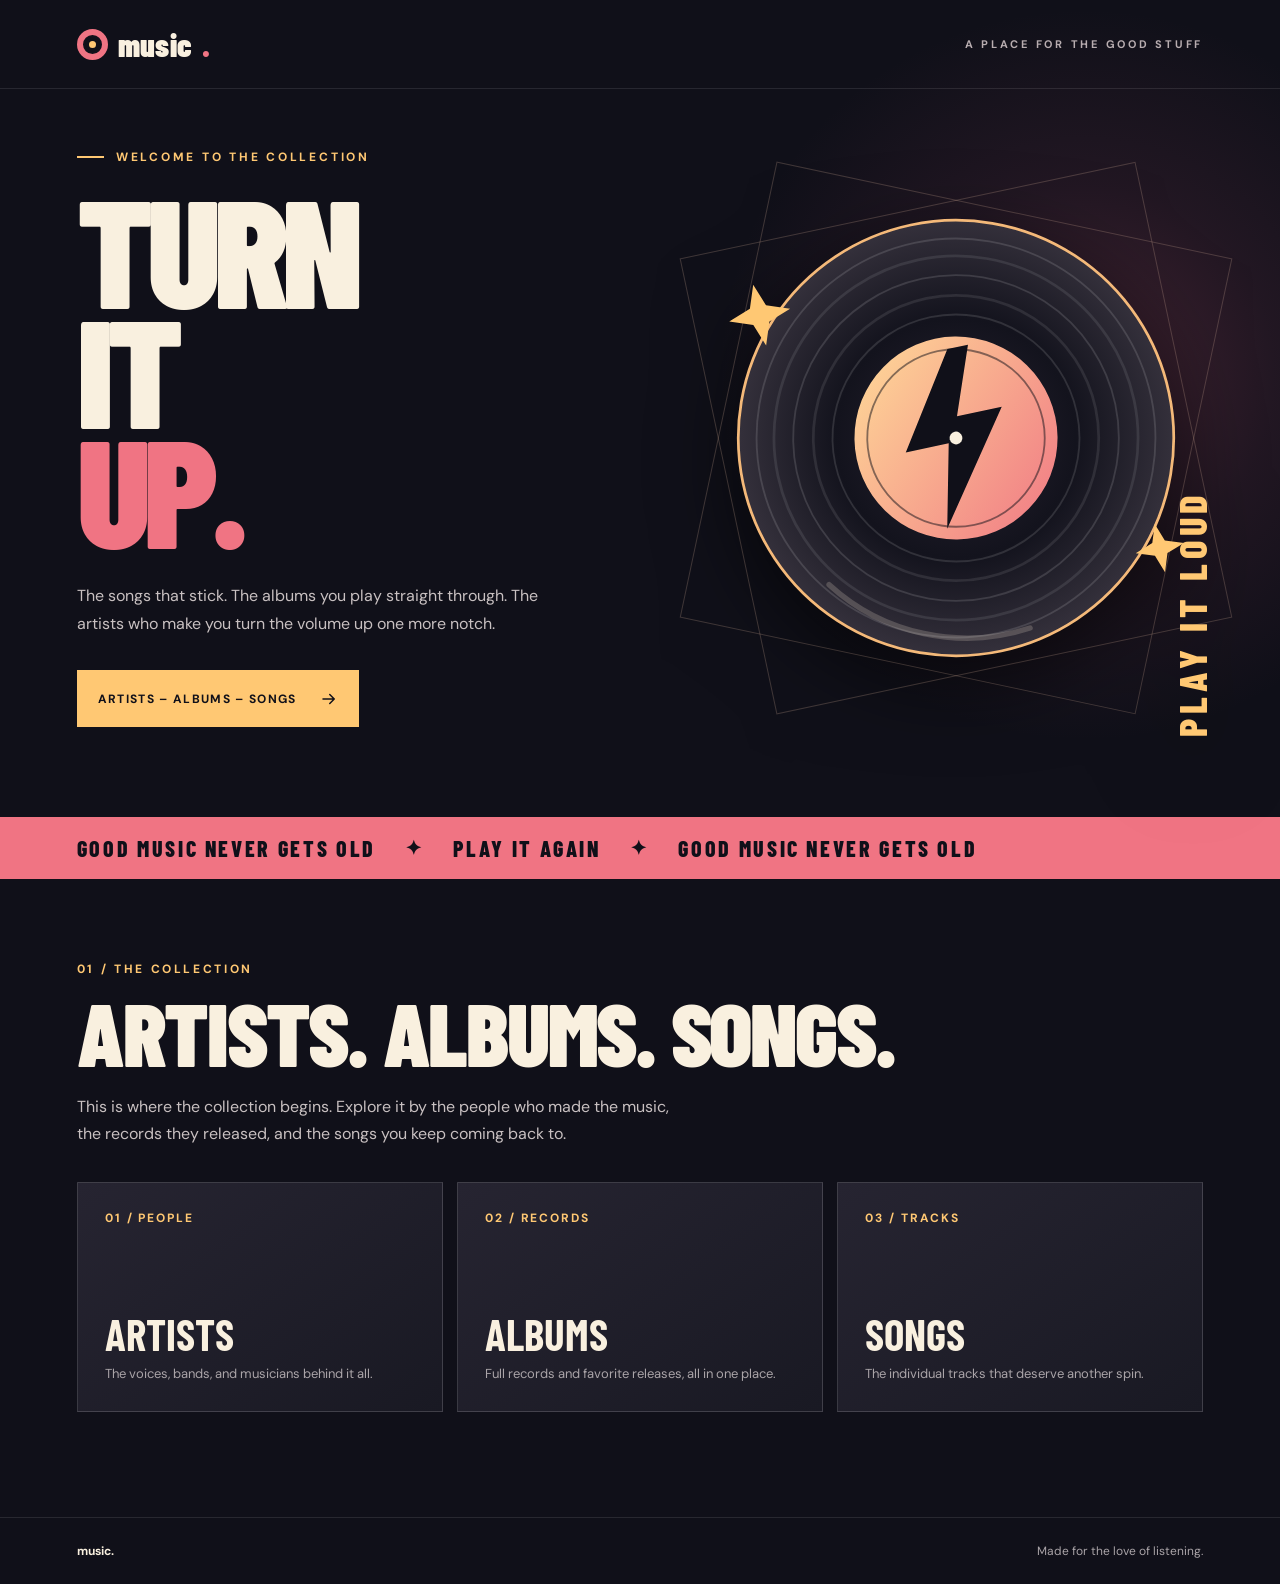
==== index.html @ 4261af0e "Add music landing page" ====
<!doctype html>
<html lang="en">
<head>
  <meta charset="utf-8">
  <meta name="viewport" content="width=device-width, initial-scale=1">
  <meta name="theme-color" content="#101019">
  <meta name="description" content="A home for the music, artists, albums, and songs worth coming back to.">
  <title>music — Turn it up</title>
  <style>
    @import url('https://fonts.googleapis.com/css2?family=Barlow+Condensed:wght@500;600;700;800;900&family=DM+Sans:wght@400;500;600;700&display=swap');

    :root { color-scheme: dark; --ink:#101019; --panel:#1c1c28; --cream:#f9f0df; --muted:#aaa5a7; --gold:#ffc873; --rose:#f07483; }
    * { box-sizing:border-box; }
    html { scroll-behavior:smooth; }
    body { margin:0; min-width:320px; background:var(--ink); color:var(--cream); font-family:'DM Sans',Arial,sans-serif; }
    a { color:inherit; }
    .page { max-width:1440px; min-height:100vh; margin:auto; overflow:hidden; position:relative; }
    .page::before { content:""; position:absolute; top:0; right:-180px; width:750px; height:750px; border-radius:50%; background:radial-gradient(circle,#a4486257 0,#863d5826 36%,transparent 69%); pointer-events:none; }
    header { position:relative; z-index:2; display:flex; align-items:center; justify-content:space-between; padding:28px clamp(24px,6vw,86px); border-bottom:1px solid #ffffff19; }
    .brand { display:inline-flex; align-items:center; gap:10px; text-decoration:none; font-family:'Barlow Condensed',Impact,sans-serif; font-size:32px; font-weight:900; letter-spacing:.01em; line-height:1; }
    .brand-mark { width:31px; height:31px; border:6px solid var(--rose); border-radius:50%; position:relative; box-shadow:0 0 0 2px #11111a inset; }
    .brand-mark::after { content:""; position:absolute; inset:6px; border-radius:50%; background:var(--gold); }
    .header-note { text-transform:uppercase; letter-spacing:.25em; font-size:11px; font-weight:700; color:#b8adb0; }
    main { position:relative; }
    .hero { min-height:680px; display:grid; grid-template-columns:minmax(0,1fr) minmax(310px,.82fr); align-items:center; gap:30px; padding:60px clamp(24px,6vw,86px) 90px; }
    .hero-copy { position:relative; z-index:1; }
    .eyebrow { display:flex; align-items:center; gap:12px; margin:0 0 23px; font-size:12px; font-weight:700; letter-spacing:.23em; text-transform:uppercase; color:var(--gold); }
    .eyebrow::before { content:""; width:27px; height:2px; background:var(--gold); }
    h1 { margin:0; font-family:'Barlow Condensed',Impact,sans-serif; font-size:clamp(84px,12vw,178px); font-weight:900; line-height:.78; letter-spacing:-.045em; text-transform:uppercase; }
    h1 span { display:block; }
    h1 .accent { color:var(--rose); }
    .hero-description { max-width:465px; margin:35px 0 32px; color:#c8c0c1; line-height:1.75; font-size:16px; }
    .primary-link { display:inline-flex; align-items:center; gap:24px; min-height:57px; padding:0 20px; border:1px solid var(--gold); background:var(--gold); color:var(--ink); font-size:12px; font-weight:700; letter-spacing:.11em; text-transform:uppercase; text-decoration:none; transition:transform .2s,background .2s; }
    .primary-link:hover,.primary-link:focus-visible { transform:translateY(-3px); background:#ffdb9f; }
    .primary-link svg { width:18px; height:18px; }
    .art { width:min(100%,540px); aspect-ratio:1; justify-self:center; position:relative; display:grid; place-items:center; filter:drop-shadow(0 25px 40px #0009); }
    .art::before { content:""; position:absolute; width:94%; aspect-ratio:1; border:1px solid #e2bb9f39; transform:rotate(-12deg); }
    .art::after { content:""; position:absolute; width:94%; aspect-ratio:1; border:1px solid #e2bb9f39; transform:rotate(12deg); }
    .art svg { width:100%; height:100%; position:relative; z-index:1; transform:rotate(-12deg); animation:float 7s ease-in-out infinite; }
    @keyframes float { 50% { transform:translateY(-12px) rotate(-8deg); } }
    .side-word { position:absolute; right:-12px; bottom:7%; z-index:2; color:var(--gold); font-family:'Barlow Condensed',Impact,sans-serif; font-weight:800; font-size:clamp(22px,3vw,40px); letter-spacing:.13em; transform:rotate(-90deg) translateX(65%); transform-origin:right bottom; }
    .ticker { display:flex; align-items:center; gap:29px; overflow:hidden; white-space:nowrap; padding:18px clamp(24px,6vw,86px); background:var(--rose); color:var(--ink); font-family:'Barlow Condensed',Impact,sans-serif; font-weight:800; font-size:22px; letter-spacing:.12em; text-transform:uppercase; }
    .ticker b { font-family:Arial,sans-serif; font-size:20px; }
    #artists-albums-songs { padding:82px clamp(24px,6vw,86px) 105px; scroll-margin-top:20px; }
    .section-topline { margin:0 0 12px; color:var(--gold); font-size:12px; font-weight:700; text-transform:uppercase; letter-spacing:.22em; }
    h2 { margin:0 0 18px; font-family:'Barlow Condensed',Impact,sans-serif; font-size:clamp(52px,7vw,94px); font-weight:900; letter-spacing:-.025em; line-height:.95; text-transform:uppercase; }
    .section-intro { margin:0 0 35px; color:#c8c0c1; max-width:600px; line-height:1.7; }
    .cards { display:grid; grid-template-columns:repeat(3,minmax(0,1fr)); gap:14px; }
    .card { min-height:230px; padding:27px; border:1px solid #ffffff24; background:linear-gradient(145deg,#262431,#191923); display:flex; flex-direction:column; justify-content:space-between; }
    .card-index { color:var(--gold); font-size:12px; font-weight:700; letter-spacing:.16em; }
    .card h3 { margin:0 0 8px; font-family:'Barlow Condensed',Impact,sans-serif; font-size:43px; line-height:1; text-transform:uppercase; }
    .card p { margin:0; color:#aaa4a8; font-size:13px; line-height:1.55; }
    footer { display:flex; justify-content:space-between; gap:20px; padding:25px clamp(24px,6vw,86px); border-top:1px solid #ffffff1a; color:#aaa4a8; font-size:12px; }
    footer strong { color:var(--cream); }
    @media (max-width:850px) { .hero { min-height:0; grid-template-columns:1fr; padding-top:75px; gap:8px; } .art { width:min(75vw,420px); margin:0 auto; } .side-word { right:1%; } }
    @media (max-width:600px) { header { padding-top:22px; padding-bottom:22px; } .header-note { font-size:9px; letter-spacing:.12em; } .hero { padding-top:68px; padding-bottom:38px; } h1 { font-size:clamp(79px,18vw,125px); } .hero-description { margin-top:29px; } .art { width:min(92vw,400px); } .cards { grid-template-columns:1fr; } .card { min-height:170px; } footer { flex-direction:column; } }
    @media (prefers-reduced-motion:reduce) { html { scroll-behavior:auto; } .art svg { animation:none; } .primary-link { transition:none; } }
  </style>
</head>
<body>
  <div class="page">
    <header>
      <a class="brand" href="#top" aria-label="music home"><span class="brand-mark" aria-hidden="true"></span>music<span style="color:var(--rose)">.</span></a>
      <span class="header-note">A place for the good stuff</span>
    </header>
    <main id="top">
      <section class="hero" aria-labelledby="hero-title">
        <div class="hero-copy">
          <p class="eyebrow">Welcome to the collection</p>
          <h1 id="hero-title"><span>Turn</span><span>it <span class="accent">up.</span></span></h1>
          <p class="hero-description">The songs that stick. The albums you play straight through. The artists who make you turn the volume up one more notch.</p>
          <a class="primary-link" href="#artists-albums-songs">Artists – Albums – Songs <svg aria-hidden="true" viewBox="0 0 24 24" fill="none"><path d="M4 12h15m-6-6 6 6-6 6" stroke="currentColor" stroke-width="2" stroke-linecap="round" stroke-linejoin="round"/></svg></a>
        </div>
        <div class="art" role="img" aria-label="Original illustration of a vinyl record with a lightning bolt and starburst">
          <svg viewBox="0 0 540 540" xmlns="http://www.w3.org/2000/svg" aria-hidden="true">
            <defs>
              <radialGradient id="disc"><stop offset="0" stop-color="#292432"/><stop offset=".55" stop-color="#13131d"/><stop offset="1" stop-color="#34303b"/></radialGradient>
              <linearGradient id="label" x1="0" y1="0" x2="1" y2="1"><stop stop-color="#ffdc98"/><stop offset="1" stop-color="#f07784"/></linearGradient>
            </defs>
            <path d="m268 5 11 44 24-35-1 44 36-25-15 41 43-11-29 33 44 5-38 22 40 20-44 7 30 32-43-10 17 40-37-24 3 44-26-34-10 44-12-43-24 35 1-44-36 25 15-41-43 11 29-33-44-5 38-22-40-20 44-7-30-32 43 10-17-40 37 24-3-44 26 34z" fill="#f07483" opacity=".92" transform="translate(155 112) scale(.42)"/>
            <circle cx="270" cy="270" r="238" fill="url(#disc)" stroke="#f4b979" stroke-width="3"/>
            <circle cx="270" cy="270" r="218" fill="none" stroke="#ffffff" stroke-opacity=".13" stroke-width="2"/>
            <circle cx="270" cy="270" r="199" fill="none" stroke="#ffffff" stroke-opacity=".09" stroke-width="3"/>
            <circle cx="270" cy="270" r="178" fill="none" stroke="#ffffff" stroke-opacity=".13" stroke-width="2"/>
            <circle cx="270" cy="270" r="156" fill="none" stroke="#ffffff" stroke-opacity=".09" stroke-width="3"/>
            <circle cx="270" cy="270" r="135" fill="none" stroke="#ffffff" stroke-opacity=".12" stroke-width="2"/>
            <path d="M101 398a223 223 0 0 0 205 92" fill="none" stroke="#f8e9d8" stroke-opacity=".2" stroke-width="6" stroke-linecap="round"/>
            <circle cx="270" cy="270" r="111" fill="url(#label)"/>
            <circle cx="270" cy="270" r="97" fill="none" stroke="#101019" stroke-width="2" stroke-opacity=".5"/>
            <path d="m281 173-68 101h48l-21 91 86-118h-50l28-74z" fill="#101019"/>
            <circle cx="270" cy="270" r="7" fill="#f9f0df"/>
            <path d="m79 85 9-25 9 25 25 9-25 9-9 25-9-25-25-9zm377 342 7-20 7 20 20 7-20 7-7 20-7-20-20-7z" fill="#ffc873"/>
          </svg>
          <span class="side-word" aria-hidden="true">PLAY IT LOUD</span>
        </div>
      </section>
      <div class="ticker" aria-hidden="true"><span>Good music never gets old</span><b>✦</b><span>Play it again</span><b>✦</b><span>Good music never gets old</span></div>
      <section id="artists-albums-songs" aria-labelledby="collection-title">
        <p class="section-topline">01 / The collection</p>
        <h2 id="collection-title">Artists. Albums. Songs.</h2>
        <p class="section-intro">This is where the collection begins. Explore it by the people who made the music, the records they released, and the songs you keep coming back to.</p>
        <div class="cards">
          <article class="card"><span class="card-index">01 / PEOPLE</span><div><h3>Artists</h3><p>The voices, bands, and musicians behind it all.</p></div></article>
          <article class="card"><span class="card-index">02 / RECORDS</span><div><h3>Albums</h3><p>Full records and favorite releases, all in one place.</p></div></article>
          <article class="card"><span class="card-index">03 / TRACKS</span><div><h3>Songs</h3><p>The individual tracks that deserve another spin.</p></div></article>
        </div>
      </section>
    </main>
    <footer><strong>music.</strong><span>Made for the love of listening.</span></footer>
  </div>
</body>
</html>
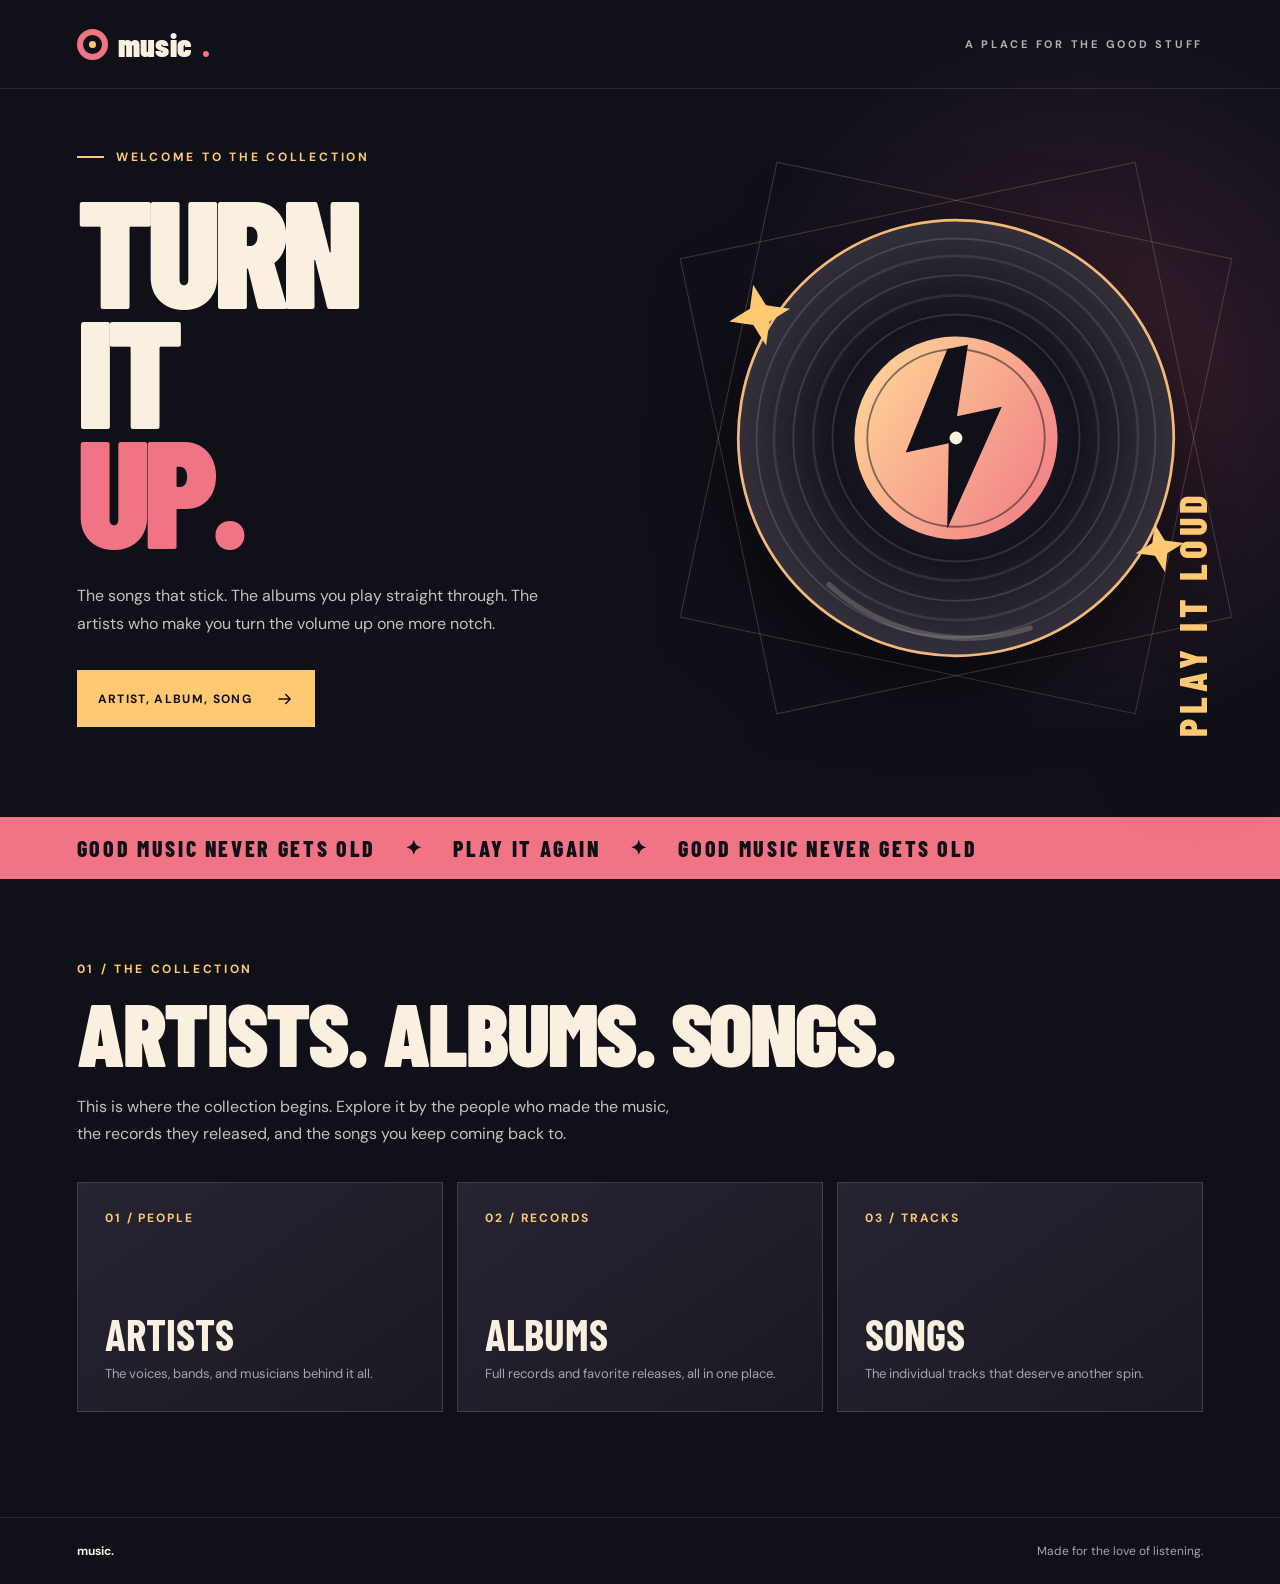
==== commit 2f867918: "Link home page to artist catalog" ====
--- a/index.html
+++ b/index.html
@@ -69,7 +69,7 @@
           <p class="eyebrow">Welcome to the collection</p>
           <h1 id="hero-title"><span>Turn</span><span>it <span class="accent">up.</span></span></h1>
           <p class="hero-description">The songs that stick. The albums you play straight through. The artists who make you turn the volume up one more notch.</p>
-          <a class="primary-link" href="#artists-albums-songs">Artists – Albums – Songs <svg aria-hidden="true" viewBox="0 0 24 24" fill="none"><path d="M4 12h15m-6-6 6 6-6 6" stroke="currentColor" stroke-width="2" stroke-linecap="round" stroke-linejoin="round"/></svg></a>
+          <a class="primary-link" href="artist-album-song.html">Artist, Album, Song <svg aria-hidden="true" viewBox="0 0 24 24" fill="none"><path d="M4 12h15m-6-6 6 6-6 6" stroke="currentColor" stroke-width="2" stroke-linecap="round" stroke-linejoin="round"/></svg></a>
         </div>
         <div class="art" role="img" aria-label="Original illustration of a vinyl record with a lightning bolt and starburst">
           <svg viewBox="0 0 540 540" xmlns="http://www.w3.org/2000/svg" aria-hidden="true">
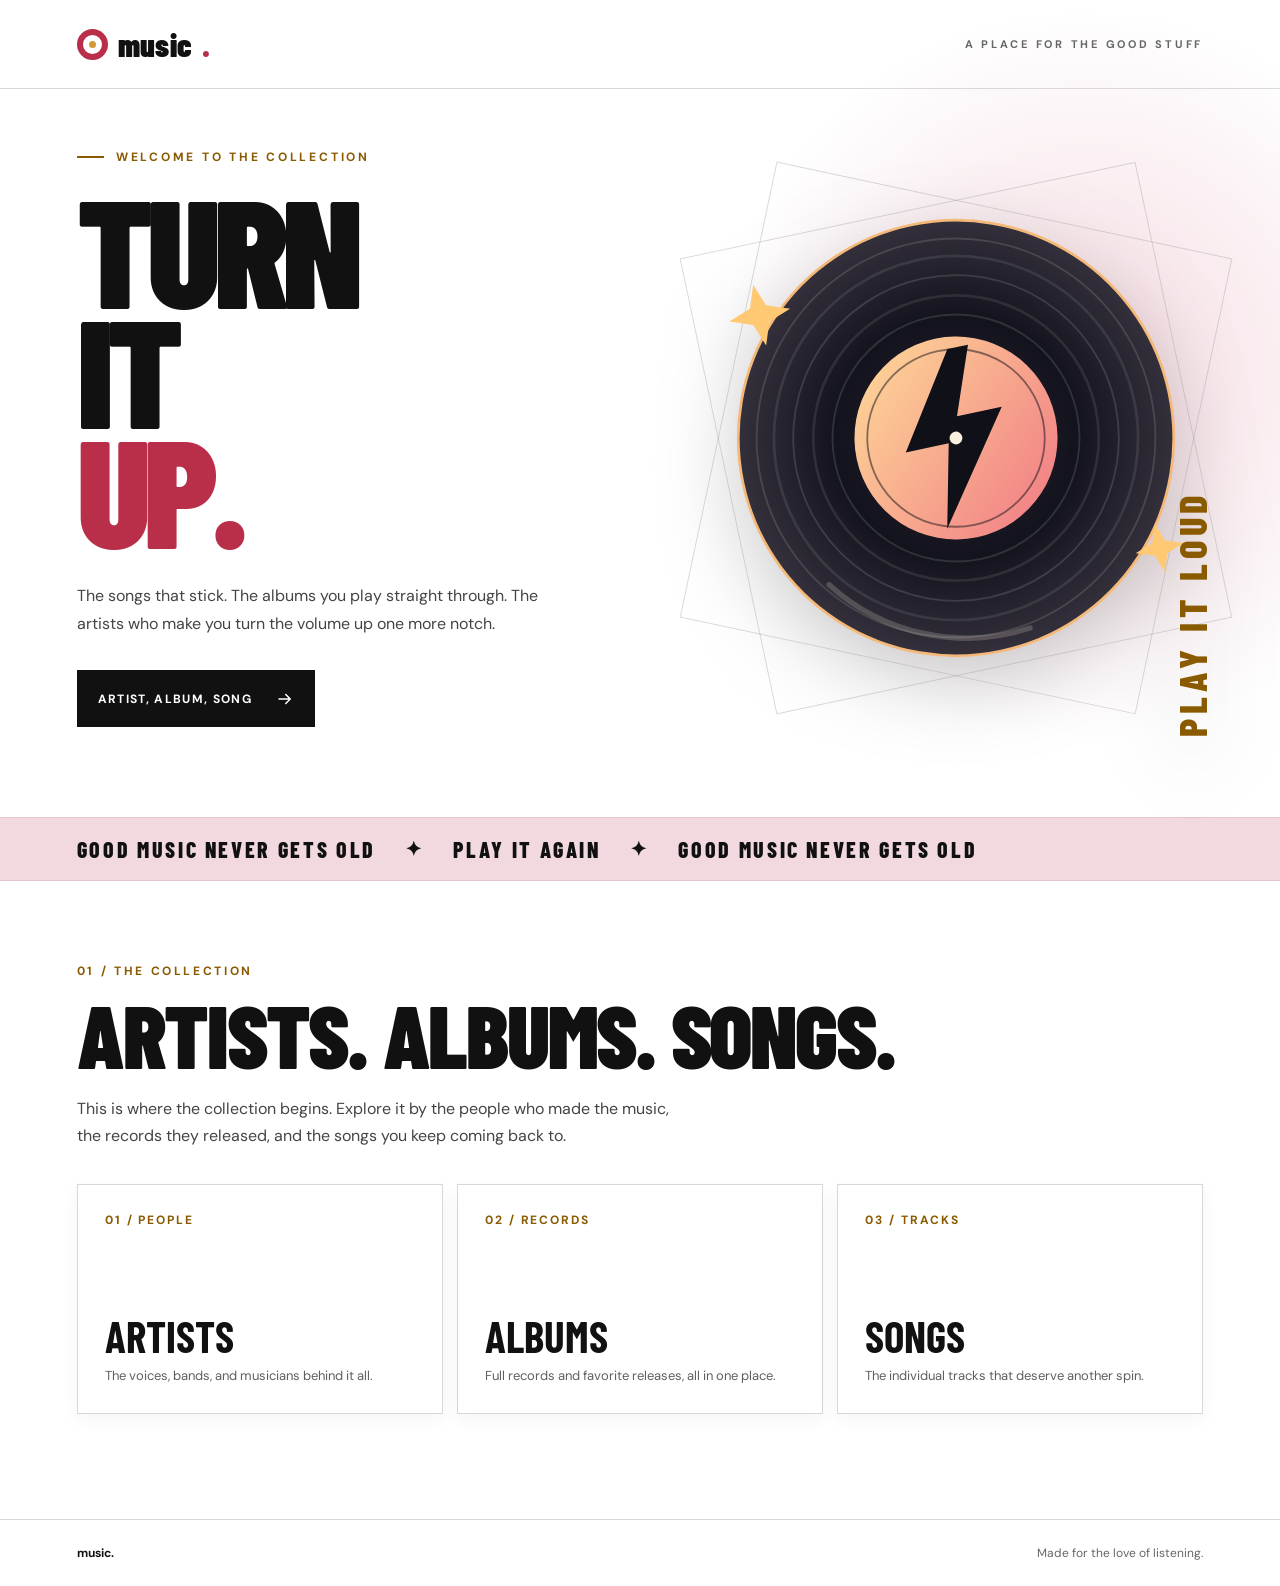
==== commit c7733dea: "Switch music home page to white background and dark text" ====
--- a/index.html
+++ b/index.html
@@ -3,55 +3,54 @@
 <head>
   <meta charset="utf-8">
   <meta name="viewport" content="width=device-width, initial-scale=1">
-  <meta name="theme-color" content="#101019">
+  <meta name="theme-color" content="#ffffff">
   <meta name="description" content="A home for the music, artists, albums, and songs worth coming back to.">
   <title>music — Turn it up</title>
   <style>
     @import url('https://fonts.googleapis.com/css2?family=Barlow+Condensed:wght@500;600;700;800;900&family=DM+Sans:wght@400;500;600;700&display=swap');
-
-    :root { color-scheme: dark; --ink:#101019; --panel:#1c1c28; --cream:#f9f0df; --muted:#aaa5a7; --gold:#ffc873; --rose:#f07483; }
+    :root { color-scheme:light; --ink:#111111; --panel:#f7f7f7; --cream:#111111; --muted:#5f5f63; --gold:#8a5a00; --rose:#b92f49; }
     * { box-sizing:border-box; }
     html { scroll-behavior:smooth; }
-    body { margin:0; min-width:320px; background:var(--ink); color:var(--cream); font-family:'DM Sans',Arial,sans-serif; }
+    body { margin:0; min-width:320px; background:#fff; color:var(--ink); font-family:'DM Sans',Arial,sans-serif; }
     a { color:inherit; }
-    .page { max-width:1440px; min-height:100vh; margin:auto; overflow:hidden; position:relative; }
-    .page::before { content:""; position:absolute; top:0; right:-180px; width:750px; height:750px; border-radius:50%; background:radial-gradient(circle,#a4486257 0,#863d5826 36%,transparent 69%); pointer-events:none; }
-    header { position:relative; z-index:2; display:flex; align-items:center; justify-content:space-between; padding:28px clamp(24px,6vw,86px); border-bottom:1px solid #ffffff19; }
-    .brand { display:inline-flex; align-items:center; gap:10px; text-decoration:none; font-family:'Barlow Condensed',Impact,sans-serif; font-size:32px; font-weight:900; letter-spacing:.01em; line-height:1; }
-    .brand-mark { width:31px; height:31px; border:6px solid var(--rose); border-radius:50%; position:relative; box-shadow:0 0 0 2px #11111a inset; }
-    .brand-mark::after { content:""; position:absolute; inset:6px; border-radius:50%; background:var(--gold); }
-    .header-note { text-transform:uppercase; letter-spacing:.25em; font-size:11px; font-weight:700; color:#b8adb0; }
+    .page { max-width:1440px; min-height:100vh; margin:auto; overflow:hidden; position:relative; background:#fff; }
+    .page::before { content:""; position:absolute; top:0; right:-180px; width:750px; height:750px; border-radius:50%; background:radial-gradient(circle,#f5dbe2 0,#faeef1 36%,transparent 69%); pointer-events:none; }
+    header { position:relative; z-index:2; display:flex; align-items:center; justify-content:space-between; padding:28px clamp(24px,6vw,86px); border-bottom:1px solid #d8d8d8; }
+    .brand { display:inline-flex; align-items:center; gap:10px; text-decoration:none; font-family:'Barlow Condensed',Impact,sans-serif; font-size:32px; font-weight:900; letter-spacing:.01em; line-height:1; color:#111; }
+    .brand-mark { width:31px; height:31px; border:6px solid var(--rose); border-radius:50%; position:relative; box-shadow:0 0 0 2px #fff inset; }
+    .brand-mark::after { content:""; position:absolute; inset:6px; border-radius:50%; background:#d19a39; }
+    .header-note { text-transform:uppercase; letter-spacing:.25em; font-size:11px; font-weight:700; color:#666; }
     main { position:relative; }
     .hero { min-height:680px; display:grid; grid-template-columns:minmax(0,1fr) minmax(310px,.82fr); align-items:center; gap:30px; padding:60px clamp(24px,6vw,86px) 90px; }
     .hero-copy { position:relative; z-index:1; }
     .eyebrow { display:flex; align-items:center; gap:12px; margin:0 0 23px; font-size:12px; font-weight:700; letter-spacing:.23em; text-transform:uppercase; color:var(--gold); }
     .eyebrow::before { content:""; width:27px; height:2px; background:var(--gold); }
-    h1 { margin:0; font-family:'Barlow Condensed',Impact,sans-serif; font-size:clamp(84px,12vw,178px); font-weight:900; line-height:.78; letter-spacing:-.045em; text-transform:uppercase; }
+    h1 { margin:0; font-family:'Barlow Condensed',Impact,sans-serif; font-size:clamp(84px,12vw,178px); font-weight:900; line-height:.78; letter-spacing:-.045em; text-transform:uppercase; color:#111; }
     h1 span { display:block; }
     h1 .accent { color:var(--rose); }
-    .hero-description { max-width:465px; margin:35px 0 32px; color:#c8c0c1; line-height:1.75; font-size:16px; }
-    .primary-link { display:inline-flex; align-items:center; gap:24px; min-height:57px; padding:0 20px; border:1px solid var(--gold); background:var(--gold); color:var(--ink); font-size:12px; font-weight:700; letter-spacing:.11em; text-transform:uppercase; text-decoration:none; transition:transform .2s,background .2s; }
-    .primary-link:hover,.primary-link:focus-visible { transform:translateY(-3px); background:#ffdb9f; }
+    .hero-description { max-width:465px; margin:35px 0 32px; color:#444; line-height:1.75; font-size:16px; }
+    .primary-link { display:inline-flex; align-items:center; gap:24px; min-height:57px; padding:0 20px; border:1px solid #111; background:#111; color:#fff; font-size:12px; font-weight:700; letter-spacing:.11em; text-transform:uppercase; text-decoration:none; transition:transform .2s,background .2s; }
+    .primary-link:hover,.primary-link:focus-visible { transform:translateY(-3px); background:#333; }
     .primary-link svg { width:18px; height:18px; }
-    .art { width:min(100%,540px); aspect-ratio:1; justify-self:center; position:relative; display:grid; place-items:center; filter:drop-shadow(0 25px 40px #0009); }
-    .art::before { content:""; position:absolute; width:94%; aspect-ratio:1; border:1px solid #e2bb9f39; transform:rotate(-12deg); }
-    .art::after { content:""; position:absolute; width:94%; aspect-ratio:1; border:1px solid #e2bb9f39; transform:rotate(12deg); }
+    .art { width:min(100%,540px); aspect-ratio:1; justify-self:center; position:relative; display:grid; place-items:center; filter:drop-shadow(0 25px 40px #0003); }
+    .art::before { content:""; position:absolute; width:94%; aspect-ratio:1; border:1px solid #8f8f8f55; transform:rotate(-12deg); }
+    .art::after { content:""; position:absolute; width:94%; aspect-ratio:1; border:1px solid #8f8f8f55; transform:rotate(12deg); }
     .art svg { width:100%; height:100%; position:relative; z-index:1; transform:rotate(-12deg); animation:float 7s ease-in-out infinite; }
     @keyframes float { 50% { transform:translateY(-12px) rotate(-8deg); } }
     .side-word { position:absolute; right:-12px; bottom:7%; z-index:2; color:var(--gold); font-family:'Barlow Condensed',Impact,sans-serif; font-weight:800; font-size:clamp(22px,3vw,40px); letter-spacing:.13em; transform:rotate(-90deg) translateX(65%); transform-origin:right bottom; }
-    .ticker { display:flex; align-items:center; gap:29px; overflow:hidden; white-space:nowrap; padding:18px clamp(24px,6vw,86px); background:var(--rose); color:var(--ink); font-family:'Barlow Condensed',Impact,sans-serif; font-weight:800; font-size:22px; letter-spacing:.12em; text-transform:uppercase; }
+    .ticker { display:flex; align-items:center; gap:29px; overflow:hidden; white-space:nowrap; padding:18px clamp(24px,6vw,86px); background:#f2d9df; color:#111; border-top:1px solid #e2c4cb; border-bottom:1px solid #e2c4cb; font-family:'Barlow Condensed',Impact,sans-serif; font-weight:800; font-size:22px; letter-spacing:.12em; text-transform:uppercase; }
     .ticker b { font-family:Arial,sans-serif; font-size:20px; }
     #artists-albums-songs { padding:82px clamp(24px,6vw,86px) 105px; scroll-margin-top:20px; }
     .section-topline { margin:0 0 12px; color:var(--gold); font-size:12px; font-weight:700; text-transform:uppercase; letter-spacing:.22em; }
-    h2 { margin:0 0 18px; font-family:'Barlow Condensed',Impact,sans-serif; font-size:clamp(52px,7vw,94px); font-weight:900; letter-spacing:-.025em; line-height:.95; text-transform:uppercase; }
-    .section-intro { margin:0 0 35px; color:#c8c0c1; max-width:600px; line-height:1.7; }
+    h2 { margin:0 0 18px; font-family:'Barlow Condensed',Impact,sans-serif; font-size:clamp(52px,7vw,94px); font-weight:900; letter-spacing:-.025em; line-height:.95; text-transform:uppercase; color:#111; }
+    .section-intro { margin:0 0 35px; color:#444; max-width:600px; line-height:1.7; }
     .cards { display:grid; grid-template-columns:repeat(3,minmax(0,1fr)); gap:14px; }
-    .card { min-height:230px; padding:27px; border:1px solid #ffffff24; background:linear-gradient(145deg,#262431,#191923); display:flex; flex-direction:column; justify-content:space-between; }
+    .card { min-height:230px; padding:27px; border:1px solid #d8d8d8; background:#fff; display:flex; flex-direction:column; justify-content:space-between; box-shadow:0 6px 18px #0000000b; }
     .card-index { color:var(--gold); font-size:12px; font-weight:700; letter-spacing:.16em; }
-    .card h3 { margin:0 0 8px; font-family:'Barlow Condensed',Impact,sans-serif; font-size:43px; line-height:1; text-transform:uppercase; }
-    .card p { margin:0; color:#aaa4a8; font-size:13px; line-height:1.55; }
-    footer { display:flex; justify-content:space-between; gap:20px; padding:25px clamp(24px,6vw,86px); border-top:1px solid #ffffff1a; color:#aaa4a8; font-size:12px; }
-    footer strong { color:var(--cream); }
+    .card h3 { margin:0 0 8px; font-family:'Barlow Condensed',Impact,sans-serif; font-size:43px; line-height:1; text-transform:uppercase; color:#111; }
+    .card p { margin:0; color:#5f5f63; font-size:13px; line-height:1.55; }
+    footer { display:flex; justify-content:space-between; gap:20px; padding:25px clamp(24px,6vw,86px); border-top:1px solid #d8d8d8; color:#666; font-size:12px; }
+    footer strong { color:#111; }
     @media (max-width:850px) { .hero { min-height:0; grid-template-columns:1fr; padding-top:75px; gap:8px; } .art { width:min(75vw,420px); margin:0 auto; } .side-word { right:1%; } }
     @media (max-width:600px) { header { padding-top:22px; padding-bottom:22px; } .header-note { font-size:9px; letter-spacing:.12em; } .hero { padding-top:68px; padding-bottom:38px; } h1 { font-size:clamp(79px,18vw,125px); } .hero-description { margin-top:29px; } .art { width:min(92vw,400px); } .cards { grid-template-columns:1fr; } .card { min-height:170px; } footer { flex-direction:column; } }
     @media (prefers-reduced-motion:reduce) { html { scroll-behavior:auto; } .art svg { animation:none; } .primary-link { transition:none; } }
@@ -73,40 +72,20 @@
         </div>
         <div class="art" role="img" aria-label="Original illustration of a vinyl record with a lightning bolt and starburst">
           <svg viewBox="0 0 540 540" xmlns="http://www.w3.org/2000/svg" aria-hidden="true">
-            <defs>
-              <radialGradient id="disc"><stop offset="0" stop-color="#292432"/><stop offset=".55" stop-color="#13131d"/><stop offset="1" stop-color="#34303b"/></radialGradient>
-              <linearGradient id="label" x1="0" y1="0" x2="1" y2="1"><stop stop-color="#ffdc98"/><stop offset="1" stop-color="#f07784"/></linearGradient>
-            </defs>
+            <defs><radialGradient id="disc"><stop offset="0" stop-color="#292432"/><stop offset=".55" stop-color="#13131d"/><stop offset="1" stop-color="#34303b"/></radialGradient><linearGradient id="label" x1="0" y1="0" x2="1" y2="1"><stop stop-color="#ffdc98"/><stop offset="1" stop-color="#f07784"/></linearGradient></defs>
             <path d="m268 5 11 44 24-35-1 44 36-25-15 41 43-11-29 33 44 5-38 22 40 20-44 7 30 32-43-10 17 40-37-24 3 44-26-34-10 44-12-43-24 35 1-44-36 25 15-41-43 11 29-33-44-5 38-22-40-20 44-7-30-32 43 10-17-40 37 24-3-44 26 34z" fill="#f07483" opacity=".92" transform="translate(155 112) scale(.42)"/>
-            <circle cx="270" cy="270" r="238" fill="url(#disc)" stroke="#f4b979" stroke-width="3"/>
-            <circle cx="270" cy="270" r="218" fill="none" stroke="#ffffff" stroke-opacity=".13" stroke-width="2"/>
-            <circle cx="270" cy="270" r="199" fill="none" stroke="#ffffff" stroke-opacity=".09" stroke-width="3"/>
-            <circle cx="270" cy="270" r="178" fill="none" stroke="#ffffff" stroke-opacity=".13" stroke-width="2"/>
-            <circle cx="270" cy="270" r="156" fill="none" stroke="#ffffff" stroke-opacity=".09" stroke-width="3"/>
-            <circle cx="270" cy="270" r="135" fill="none" stroke="#ffffff" stroke-opacity=".12" stroke-width="2"/>
-            <path d="M101 398a223 223 0 0 0 205 92" fill="none" stroke="#f8e9d8" stroke-opacity=".2" stroke-width="6" stroke-linecap="round"/>
-            <circle cx="270" cy="270" r="111" fill="url(#label)"/>
-            <circle cx="270" cy="270" r="97" fill="none" stroke="#101019" stroke-width="2" stroke-opacity=".5"/>
-            <path d="m281 173-68 101h48l-21 91 86-118h-50l28-74z" fill="#101019"/>
-            <circle cx="270" cy="270" r="7" fill="#f9f0df"/>
-            <path d="m79 85 9-25 9 25 25 9-25 9-9 25-9-25-25-9zm377 342 7-20 7 20 20 7-20 7-7 20-7-20-20-7z" fill="#ffc873"/>
+            <circle cx="270" cy="270" r="238" fill="url(#disc)" stroke="#f4b979" stroke-width="3"/><circle cx="270" cy="270" r="218" fill="none" stroke="#ffffff" stroke-opacity=".13" stroke-width="2"/><circle cx="270" cy="270" r="199" fill="none" stroke="#ffffff" stroke-opacity=".09" stroke-width="3"/><circle cx="270" cy="270" r="178" fill="none" stroke="#ffffff" stroke-opacity=".13" stroke-width="2"/><circle cx="270" cy="270" r="156" fill="none" stroke="#ffffff" stroke-opacity=".09" stroke-width="3"/><circle cx="270" cy="270" r="135" fill="none" stroke="#ffffff" stroke-opacity=".12" stroke-width="2"/><path d="M101 398a223 223 0 0 0 205 92" fill="none" stroke="#f8e9d8" stroke-opacity=".2" stroke-width="6" stroke-linecap="round"/><circle cx="270" cy="270" r="111" fill="url(#label)"/><circle cx="270" cy="270" r="97" fill="none" stroke="#101019" stroke-width="2" stroke-opacity=".5"/><path d="m281 173-68 101h48l-21 91 86-118h-50l28-74z" fill="#101019"/><circle cx="270" cy="270" r="7" fill="#f9f0df"/><path d="m79 85 9-25 9 25 25 9-25 9-9 25-9-25-25-9zm377 342 7-20 7 20 20 7-20 7-7 20-7-20-20-7z" fill="#ffc873"/>
           </svg>
           <span class="side-word" aria-hidden="true">PLAY IT LOUD</span>
         </div>
       </section>
       <div class="ticker" aria-hidden="true"><span>Good music never gets old</span><b>✦</b><span>Play it again</span><b>✦</b><span>Good music never gets old</span></div>
       <section id="artists-albums-songs" aria-labelledby="collection-title">
-        <p class="section-topline">01 / The collection</p>
-        <h2 id="collection-title">Artists. Albums. Songs.</h2>
-        <p class="section-intro">This is where the collection begins. Explore it by the people who made the music, the records they released, and the songs you keep coming back to.</p>
-        <div class="cards">
-          <article class="card"><span class="card-index">01 / PEOPLE</span><div><h3>Artists</h3><p>The voices, bands, and musicians behind it all.</p></div></article>
-          <article class="card"><span class="card-index">02 / RECORDS</span><div><h3>Albums</h3><p>Full records and favorite releases, all in one place.</p></div></article>
-          <article class="card"><span class="card-index">03 / TRACKS</span><div><h3>Songs</h3><p>The individual tracks that deserve another spin.</p></div></article>
-        </div>
+        <p class="section-topline">01 / The collection</p><h2 id="collection-title">Artists. Albums. Songs.</h2><p class="section-intro">This is where the collection begins. Explore it by the people who made the music, the records they released, and the songs you keep coming back to.</p>
+        <div class="cards"><article class="card"><span class="card-index">01 / PEOPLE</span><div><h3>Artists</h3><p>The voices, bands, and musicians behind it all.</p></div></article><article class="card"><span class="card-index">02 / RECORDS</span><div><h3>Albums</h3><p>Full records and favorite releases, all in one place.</p></div></article><article class="card"><span class="card-index">03 / TRACKS</span><div><h3>Songs</h3><p>The individual tracks that deserve another spin.</p></div></article></div>
       </section>
     </main>
     <footer><strong>music.</strong><span>Made for the love of listening.</span></footer>
   </div>
 </body>
-</html>
+</html>
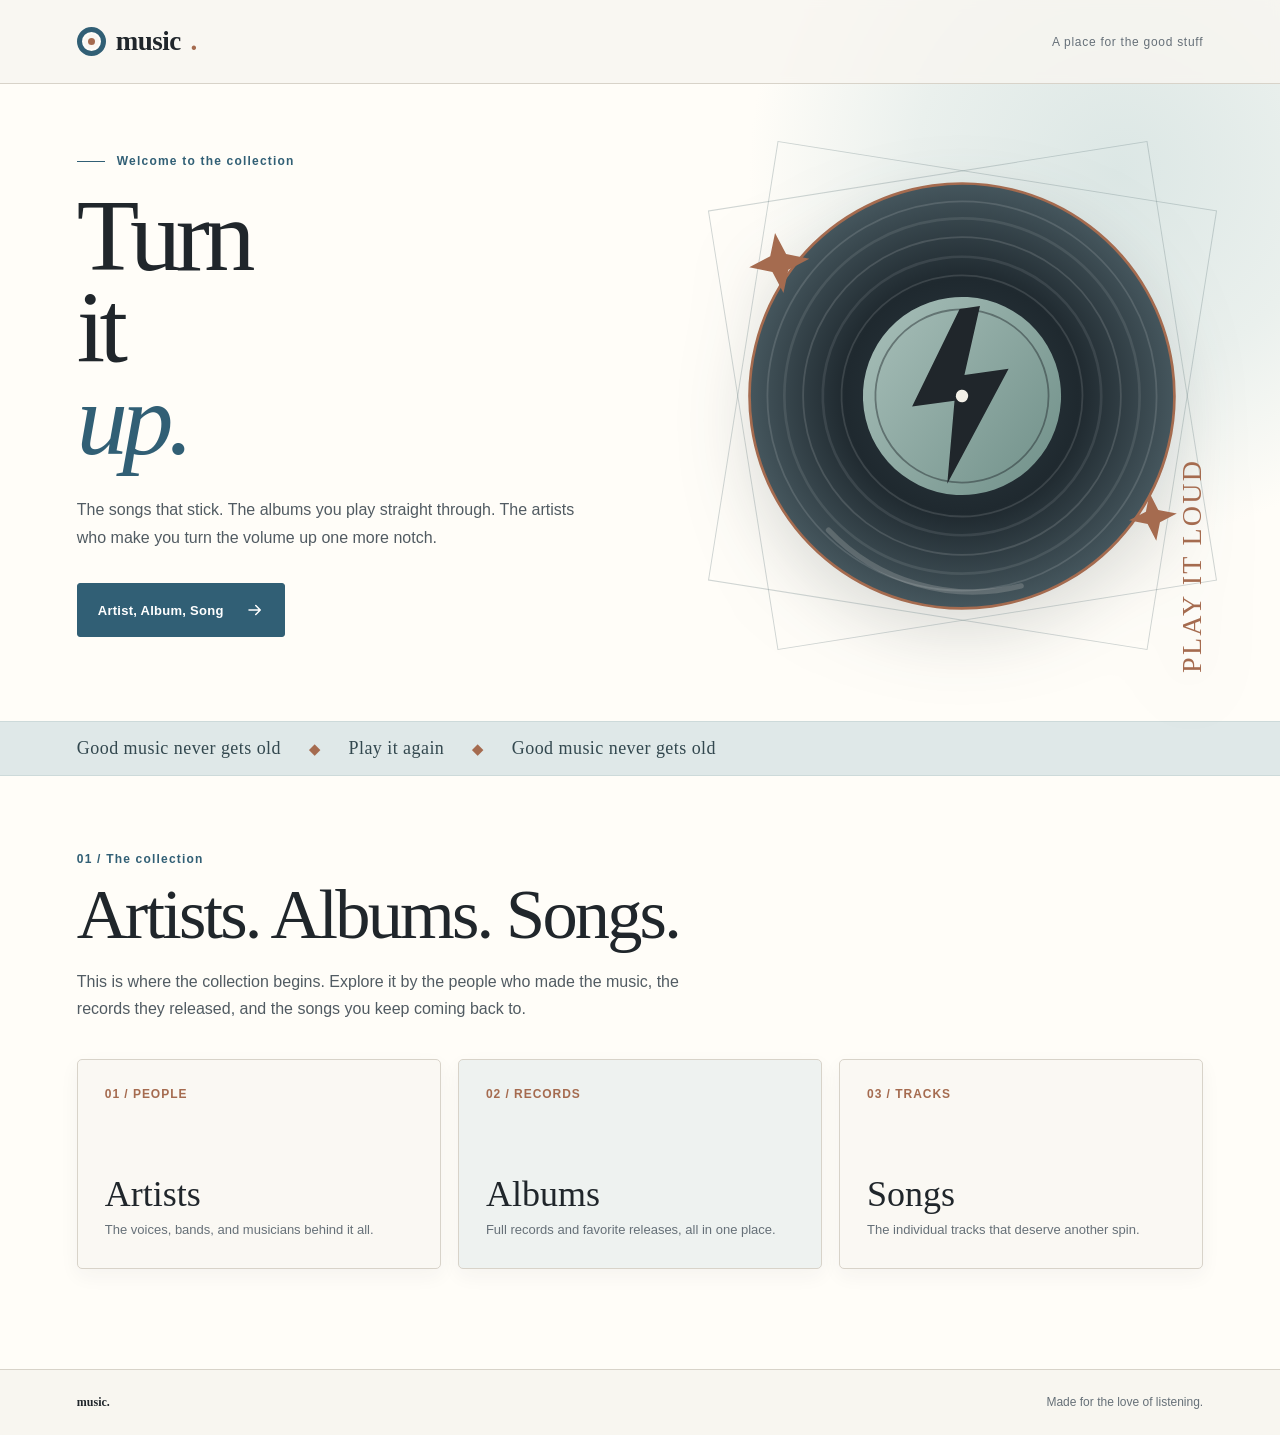
==== commit 3c3b09e4: "Redesign music home palette and typography" ====
--- a/index.html
+++ b/index.html
@@ -3,63 +3,63 @@
 <head>
   <meta charset="utf-8">
   <meta name="viewport" content="width=device-width, initial-scale=1">
-  <meta name="theme-color" content="#ffffff">
+  <meta name="theme-color" content="#f3f0e8">
   <meta name="description" content="A home for the music, artists, albums, and songs worth coming back to.">
   <title>music — Turn it up</title>
   <style>
-    @import url('https://fonts.googleapis.com/css2?family=Barlow+Condensed:wght@500;600;700;800;900&family=DM+Sans:wght@400;500;600;700&display=swap');
-    :root { color-scheme:light; --ink:#111111; --panel:#f7f7f7; --cream:#111111; --muted:#5f5f63; --gold:#8a5a00; --rose:#b92f49; }
+    :root { color-scheme:light; --paper:#f3f0e8; --surface:#fffdf8; --ink:#20262b; --muted:#667078; --blue:#315f75; --teal:#6f8f88; --copper:#a56b4f; --line:#d8d3c9; }
     * { box-sizing:border-box; }
     html { scroll-behavior:smooth; }
-    body { margin:0; min-width:320px; background:#fff; color:var(--ink); font-family:'DM Sans',Arial,sans-serif; }
+    body { margin:0; min-width:320px; background:var(--paper); color:var(--ink); font-family:Arial,"Helvetica Neue",sans-serif; }
     a { color:inherit; }
-    .page { max-width:1440px; min-height:100vh; margin:auto; overflow:hidden; position:relative; background:#fff; }
-    .page::before { content:""; position:absolute; top:0; right:-180px; width:750px; height:750px; border-radius:50%; background:radial-gradient(circle,#f5dbe2 0,#faeef1 36%,transparent 69%); pointer-events:none; }
-    header { position:relative; z-index:2; display:flex; align-items:center; justify-content:space-between; padding:28px clamp(24px,6vw,86px); border-bottom:1px solid #d8d8d8; }
-    .brand { display:inline-flex; align-items:center; gap:10px; text-decoration:none; font-family:'Barlow Condensed',Impact,sans-serif; font-size:32px; font-weight:900; letter-spacing:.01em; line-height:1; color:#111; }
-    .brand-mark { width:31px; height:31px; border:6px solid var(--rose); border-radius:50%; position:relative; box-shadow:0 0 0 2px #fff inset; }
-    .brand-mark::after { content:""; position:absolute; inset:6px; border-radius:50%; background:#d19a39; }
-    .header-note { text-transform:uppercase; letter-spacing:.25em; font-size:11px; font-weight:700; color:#666; }
+    .page { max-width:1440px; min-height:100vh; margin:auto; overflow:hidden; position:relative; background:var(--surface); box-shadow:0 0 0 1px #00000008; }
+    .page::before { content:""; position:absolute; top:-210px; right:-220px; width:760px; height:760px; border-radius:50%; background:radial-gradient(circle,#dce7e5 0,#eaf0ed 38%,transparent 69%); pointer-events:none; }
+    header { position:relative; z-index:2; display:flex; align-items:center; justify-content:space-between; padding:27px clamp(24px,6vw,86px); border-bottom:1px solid var(--line); background:#f8f6f0cc; backdrop-filter:blur(5px); }
+    .brand { display:inline-flex; align-items:center; gap:10px; text-decoration:none; font-family:Georgia,"Times New Roman",serif; font-size:27px; font-weight:600; letter-spacing:-.02em; line-height:1; }
+    .brand-mark { width:29px; height:29px; border:5px solid var(--blue); border-radius:50%; position:relative; box-shadow:0 0 0 2px var(--surface) inset; }
+    .brand-mark::after { content:""; position:absolute; inset:6px; border-radius:50%; background:var(--copper); }
+    .header-note { letter-spacing:.06em; font-size:12px; font-weight:500; color:var(--muted); }
     main { position:relative; }
-    .hero { min-height:680px; display:grid; grid-template-columns:minmax(0,1fr) minmax(310px,.82fr); align-items:center; gap:30px; padding:60px clamp(24px,6vw,86px) 90px; }
+    .hero { min-height:610px; display:grid; grid-template-columns:minmax(0,1fr) minmax(300px,.8fr); align-items:center; gap:42px; padding:70px clamp(24px,6vw,86px) 84px; }
     .hero-copy { position:relative; z-index:1; }
-    .eyebrow { display:flex; align-items:center; gap:12px; margin:0 0 23px; font-size:12px; font-weight:700; letter-spacing:.23em; text-transform:uppercase; color:var(--gold); }
-    .eyebrow::before { content:""; width:27px; height:2px; background:var(--gold); }
-    h1 { margin:0; font-family:'Barlow Condensed',Impact,sans-serif; font-size:clamp(84px,12vw,178px); font-weight:900; line-height:.78; letter-spacing:-.045em; text-transform:uppercase; color:#111; }
+    .eyebrow { display:flex; align-items:center; gap:12px; margin:0 0 22px; font-size:12px; font-weight:600; letter-spacing:.1em; color:var(--blue); }
+    .eyebrow::before { content:""; width:28px; height:1px; background:var(--blue); }
+    h1 { margin:0; font-family:Georgia,"Times New Roman",serif; font-size:clamp(58px,8vw,108px); font-weight:500; line-height:.9; letter-spacing:-.055em; color:var(--ink); }
     h1 span { display:block; }
-    h1 .accent { color:var(--rose); }
-    .hero-description { max-width:465px; margin:35px 0 32px; color:#444; line-height:1.75; font-size:16px; }
-    .primary-link { display:inline-flex; align-items:center; gap:24px; min-height:57px; padding:0 20px; border:1px solid #111; background:#111; color:#fff; font-size:12px; font-weight:700; letter-spacing:.11em; text-transform:uppercase; text-decoration:none; transition:transform .2s,background .2s; }
-    .primary-link:hover,.primary-link:focus-visible { transform:translateY(-3px); background:#333; }
+    h1 .accent { color:var(--blue); font-style:italic; font-weight:400; }
+    .hero-description { max-width:500px; margin:30px 0 31px; color:#515b62; line-height:1.75; font-size:16px; }
+    .primary-link { display:inline-flex; align-items:center; gap:22px; min-height:54px; padding:0 20px; border:1px solid var(--blue); border-radius:3px; background:var(--blue); color:#fff; font-size:13px; font-weight:600; letter-spacing:.02em; text-decoration:none; transition:transform .18s,background .18s; }
+    .primary-link:hover,.primary-link:focus-visible { transform:translateY(-2px); background:#264c5f; }
     .primary-link svg { width:18px; height:18px; }
-    .art { width:min(100%,540px); aspect-ratio:1; justify-self:center; position:relative; display:grid; place-items:center; filter:drop-shadow(0 25px 40px #0003); }
-    .art::before { content:""; position:absolute; width:94%; aspect-ratio:1; border:1px solid #8f8f8f55; transform:rotate(-12deg); }
-    .art::after { content:""; position:absolute; width:94%; aspect-ratio:1; border:1px solid #8f8f8f55; transform:rotate(12deg); }
-    .art svg { width:100%; height:100%; position:relative; z-index:1; transform:rotate(-12deg); animation:float 7s ease-in-out infinite; }
-    @keyframes float { 50% { transform:translateY(-12px) rotate(-8deg); } }
-    .side-word { position:absolute; right:-12px; bottom:7%; z-index:2; color:var(--gold); font-family:'Barlow Condensed',Impact,sans-serif; font-weight:800; font-size:clamp(22px,3vw,40px); letter-spacing:.13em; transform:rotate(-90deg) translateX(65%); transform-origin:right bottom; }
-    .ticker { display:flex; align-items:center; gap:29px; overflow:hidden; white-space:nowrap; padding:18px clamp(24px,6vw,86px); background:#f2d9df; color:#111; border-top:1px solid #e2c4cb; border-bottom:1px solid #e2c4cb; font-family:'Barlow Condensed',Impact,sans-serif; font-weight:800; font-size:22px; letter-spacing:.12em; text-transform:uppercase; }
-    .ticker b { font-family:Arial,sans-serif; font-size:20px; }
-    #artists-albums-songs { padding:82px clamp(24px,6vw,86px) 105px; scroll-margin-top:20px; }
-    .section-topline { margin:0 0 12px; color:var(--gold); font-size:12px; font-weight:700; text-transform:uppercase; letter-spacing:.22em; }
-    h2 { margin:0 0 18px; font-family:'Barlow Condensed',Impact,sans-serif; font-size:clamp(52px,7vw,94px); font-weight:900; letter-spacing:-.025em; line-height:.95; text-transform:uppercase; color:#111; }
-    .section-intro { margin:0 0 35px; color:#444; max-width:600px; line-height:1.7; }
-    .cards { display:grid; grid-template-columns:repeat(3,minmax(0,1fr)); gap:14px; }
-    .card { min-height:230px; padding:27px; border:1px solid #d8d8d8; background:#fff; display:flex; flex-direction:column; justify-content:space-between; box-shadow:0 6px 18px #0000000b; }
-    .card-index { color:var(--gold); font-size:12px; font-weight:700; letter-spacing:.16em; }
-    .card h3 { margin:0 0 8px; font-family:'Barlow Condensed',Impact,sans-serif; font-size:43px; line-height:1; text-transform:uppercase; color:#111; }
-    .card p { margin:0; color:#5f5f63; font-size:13px; line-height:1.55; }
-    footer { display:flex; justify-content:space-between; gap:20px; padding:25px clamp(24px,6vw,86px); border-top:1px solid #d8d8d8; color:#666; font-size:12px; }
-    footer strong { color:#111; }
-    @media (max-width:850px) { .hero { min-height:0; grid-template-columns:1fr; padding-top:75px; gap:8px; } .art { width:min(75vw,420px); margin:0 auto; } .side-word { right:1%; } }
-    @media (max-width:600px) { header { padding-top:22px; padding-bottom:22px; } .header-note { font-size:9px; letter-spacing:.12em; } .hero { padding-top:68px; padding-bottom:38px; } h1 { font-size:clamp(79px,18vw,125px); } .hero-description { margin-top:29px; } .art { width:min(92vw,400px); } .cards { grid-template-columns:1fr; } .card { min-height:170px; } footer { flex-direction:column; } }
+    .art { width:min(100%,500px); aspect-ratio:1; justify-self:center; position:relative; display:grid; place-items:center; filter:drop-shadow(0 24px 34px #26343c2b); }
+    .art::before { content:""; position:absolute; width:92%; aspect-ratio:1; border:1px solid #74868b55; transform:rotate(-9deg); }
+    .art::after { content:""; position:absolute; width:92%; aspect-ratio:1; border:1px solid #74868b55; transform:rotate(9deg); }
+    .art svg { width:100%; height:100%; position:relative; z-index:1; transform:rotate(-8deg); animation:float 7s ease-in-out infinite; }
+    @keyframes float { 50% { transform:translateY(-10px) rotate(-5deg); } }
+    .side-word { position:absolute; right:-5px; bottom:8%; z-index:2; color:var(--copper); font-family:Georgia,"Times New Roman",serif; font-weight:500; font-size:clamp(17px,2.2vw,28px); letter-spacing:.08em; transform:rotate(-90deg) translateX(65%); transform-origin:right bottom; }
+    .ticker { display:flex; align-items:center; gap:28px; overflow:hidden; white-space:nowrap; padding:16px clamp(24px,6vw,86px); background:#dfe8e8; color:#33484f; border-top:1px solid #cddada; border-bottom:1px solid #cddada; font-family:Georgia,"Times New Roman",serif; font-weight:400; font-size:18px; letter-spacing:.025em; }
+    .ticker b { font-family:Arial,sans-serif; font-size:14px; color:var(--copper); }
+    #artists-albums-songs { padding:76px clamp(24px,6vw,86px) 100px; scroll-margin-top:20px; }
+    .section-topline { margin:0 0 13px; color:var(--blue); font-size:12px; font-weight:600; letter-spacing:.1em; }
+    h2 { margin:0 0 18px; font-family:Georgia,"Times New Roman",serif; font-size:clamp(42px,5.5vw,72px); font-weight:500; letter-spacing:-.04em; line-height:1; color:var(--ink); }
+    .section-intro { margin:0 0 36px; color:#515b62; max-width:620px; line-height:1.72; }
+    .cards { display:grid; grid-template-columns:repeat(3,minmax(0,1fr)); gap:17px; }
+    .card { min-height:210px; padding:27px; border:1px solid var(--line); border-radius:5px; background:#faf8f3; display:flex; flex-direction:column; justify-content:space-between; box-shadow:0 7px 20px #27353c0c; }
+    .card:nth-child(2) { background:#eef2f0; }
+    .card-index { color:var(--copper); font-size:12px; font-weight:600; letter-spacing:.08em; }
+    .card h3 { margin:0 0 8px; font-family:Georgia,"Times New Roman",serif; font-size:36px; font-weight:500; line-height:1; color:var(--ink); }
+    .card p { margin:0; color:var(--muted); font-size:13px; line-height:1.58; }
+    footer { display:flex; justify-content:space-between; gap:20px; padding:25px clamp(24px,6vw,86px); border-top:1px solid var(--line); background:#f8f6f0; color:var(--muted); font-size:12px; }
+    footer strong { color:var(--ink); font-family:Georgia,"Times New Roman",serif; font-weight:600; }
+    @media (max-width:850px) { .hero { min-height:0; grid-template-columns:1fr; padding-top:68px; gap:15px; } .art { width:min(72vw,410px); margin:0 auto; } .side-word { right:1%; } }
+    @media (max-width:600px) { header { padding-top:21px; padding-bottom:21px; } .header-note { font-size:10px; } .hero { padding-top:58px; padding-bottom:40px; } h1 { font-size:clamp(58px,15vw,88px); } .hero-description { margin-top:26px; } .art { width:min(88vw,390px); } .cards { grid-template-columns:1fr; } .card { min-height:155px; } footer { flex-direction:column; } }
     @media (prefers-reduced-motion:reduce) { html { scroll-behavior:auto; } .art svg { animation:none; } .primary-link { transition:none; } }
   </style>
 </head>
 <body>
   <div class="page">
     <header>
-      <a class="brand" href="#top" aria-label="music home"><span class="brand-mark" aria-hidden="true"></span>music<span style="color:var(--rose)">.</span></a>
+      <a class="brand" href="#top" aria-label="music home"><span class="brand-mark" aria-hidden="true"></span>music<span style="color:var(--copper)">.</span></a>
       <span class="header-note">A place for the good stuff</span>
     </header>
     <main id="top">
@@ -72,20 +72,26 @@
         </div>
         <div class="art" role="img" aria-label="Original illustration of a vinyl record with a lightning bolt and starburst">
           <svg viewBox="0 0 540 540" xmlns="http://www.w3.org/2000/svg" aria-hidden="true">
-            <defs><radialGradient id="disc"><stop offset="0" stop-color="#292432"/><stop offset=".55" stop-color="#13131d"/><stop offset="1" stop-color="#34303b"/></radialGradient><linearGradient id="label" x1="0" y1="0" x2="1" y2="1"><stop stop-color="#ffdc98"/><stop offset="1" stop-color="#f07784"/></linearGradient></defs>
-            <path d="m268 5 11 44 24-35-1 44 36-25-15 41 43-11-29 33 44 5-38 22 40 20-44 7 30 32-43-10 17 40-37-24 3 44-26-34-10 44-12-43-24 35 1-44-36 25 15-41-43 11 29-33-44-5 38-22-40-20 44-7-30-32 43 10-17-40 37 24-3-44 26 34z" fill="#f07483" opacity=".92" transform="translate(155 112) scale(.42)"/>
-            <circle cx="270" cy="270" r="238" fill="url(#disc)" stroke="#f4b979" stroke-width="3"/><circle cx="270" cy="270" r="218" fill="none" stroke="#ffffff" stroke-opacity=".13" stroke-width="2"/><circle cx="270" cy="270" r="199" fill="none" stroke="#ffffff" stroke-opacity=".09" stroke-width="3"/><circle cx="270" cy="270" r="178" fill="none" stroke="#ffffff" stroke-opacity=".13" stroke-width="2"/><circle cx="270" cy="270" r="156" fill="none" stroke="#ffffff" stroke-opacity=".09" stroke-width="3"/><circle cx="270" cy="270" r="135" fill="none" stroke="#ffffff" stroke-opacity=".12" stroke-width="2"/><path d="M101 398a223 223 0 0 0 205 92" fill="none" stroke="#f8e9d8" stroke-opacity=".2" stroke-width="6" stroke-linecap="round"/><circle cx="270" cy="270" r="111" fill="url(#label)"/><circle cx="270" cy="270" r="97" fill="none" stroke="#101019" stroke-width="2" stroke-opacity=".5"/><path d="m281 173-68 101h48l-21 91 86-118h-50l28-74z" fill="#101019"/><circle cx="270" cy="270" r="7" fill="#f9f0df"/><path d="m79 85 9-25 9 25 25 9-25 9-9 25-9-25-25-9zm377 342 7-20 7 20 20 7-20 7-7 20-7-20-20-7z" fill="#ffc873"/>
+            <defs><radialGradient id="disc"><stop offset="0" stop-color="#2f3c43"/><stop offset=".55" stop-color="#1f292f"/><stop offset="1" stop-color="#45565d"/></radialGradient><linearGradient id="label" x1="0" y1="0" x2="1" y2="1"><stop stop-color="#a9c0ba"/><stop offset="1" stop-color="#6f8f88"/></linearGradient></defs>
+            <path d="m268 5 11 44 24-35-1 44 36-25-15 41 43-11-29 33 44 5-38 22 40 20-44 7 30 32-43-10 17 40-37-24 3 44-26-34-10 44-12-43-24 35 1-44-36 25 15-41-43 11 29-33-44-5 38-22-40-20 44-7-30-32 43 10-17-40 37 24-3-44 26 34z" fill="#a56b4f" opacity=".82" transform="translate(155 112) scale(.42)"/>
+            <circle cx="270" cy="270" r="238" fill="url(#disc)" stroke="#a56b4f" stroke-width="3"/><circle cx="270" cy="270" r="218" fill="none" stroke="#ffffff" stroke-opacity=".13" stroke-width="2"/><circle cx="270" cy="270" r="199" fill="none" stroke="#ffffff" stroke-opacity=".09" stroke-width="3"/><circle cx="270" cy="270" r="178" fill="none" stroke="#ffffff" stroke-opacity=".13" stroke-width="2"/><circle cx="270" cy="270" r="156" fill="none" stroke="#ffffff" stroke-opacity=".09" stroke-width="3"/><circle cx="270" cy="270" r="135" fill="none" stroke="#ffffff" stroke-opacity=".12" stroke-width="2"/><path d="M101 398a223 223 0 0 0 205 92" fill="none" stroke="#f8f5ed" stroke-opacity=".18" stroke-width="6" stroke-linecap="round"/><circle cx="270" cy="270" r="111" fill="url(#label)"/><circle cx="270" cy="270" r="97" fill="none" stroke="#20262b" stroke-width="2" stroke-opacity=".45"/><path d="m281 173-68 101h48l-21 91 86-118h-50l28-74z" fill="#20262b"/><circle cx="270" cy="270" r="7" fill="#f3f0e8"/><path d="m79 85 9-25 9 25 25 9-25 9-9 25-9-25-25-9zm377 342 7-20 7 20 20 7-20 7-7 20-7-20-20-7z" fill="#a56b4f"/>
           </svg>
           <span class="side-word" aria-hidden="true">PLAY IT LOUD</span>
         </div>
       </section>
-      <div class="ticker" aria-hidden="true"><span>Good music never gets old</span><b>✦</b><span>Play it again</span><b>✦</b><span>Good music never gets old</span></div>
+      <div class="ticker" aria-hidden="true"><span>Good music never gets old</span><b>◆</b><span>Play it again</span><b>◆</b><span>Good music never gets old</span></div>
       <section id="artists-albums-songs" aria-labelledby="collection-title">
-        <p class="section-topline">01 / The collection</p><h2 id="collection-title">Artists. Albums. Songs.</h2><p class="section-intro">This is where the collection begins. Explore it by the people who made the music, the records they released, and the songs you keep coming back to.</p>
-        <div class="cards"><article class="card"><span class="card-index">01 / PEOPLE</span><div><h3>Artists</h3><p>The voices, bands, and musicians behind it all.</p></div></article><article class="card"><span class="card-index">02 / RECORDS</span><div><h3>Albums</h3><p>Full records and favorite releases, all in one place.</p></div></article><article class="card"><span class="card-index">03 / TRACKS</span><div><h3>Songs</h3><p>The individual tracks that deserve another spin.</p></div></article></div>
+        <p class="section-topline">01 / The collection</p>
+        <h2 id="collection-title">Artists. Albums. Songs.</h2>
+        <p class="section-intro">This is where the collection begins. Explore it by the people who made the music, the records they released, and the songs you keep coming back to.</p>
+        <div class="cards">
+          <article class="card"><span class="card-index">01 / PEOPLE</span><div><h3>Artists</h3><p>The voices, bands, and musicians behind it all.</p></div></article>
+          <article class="card"><span class="card-index">02 / RECORDS</span><div><h3>Albums</h3><p>Full records and favorite releases, all in one place.</p></div></article>
+          <article class="card"><span class="card-index">03 / TRACKS</span><div><h3>Songs</h3><p>The individual tracks that deserve another spin.</p></div></article>
+        </div>
       </section>
     </main>
     <footer><strong>music.</strong><span>Made for the love of listening.</span></footer>
   </div>
 </body>
-</html>+</html>
